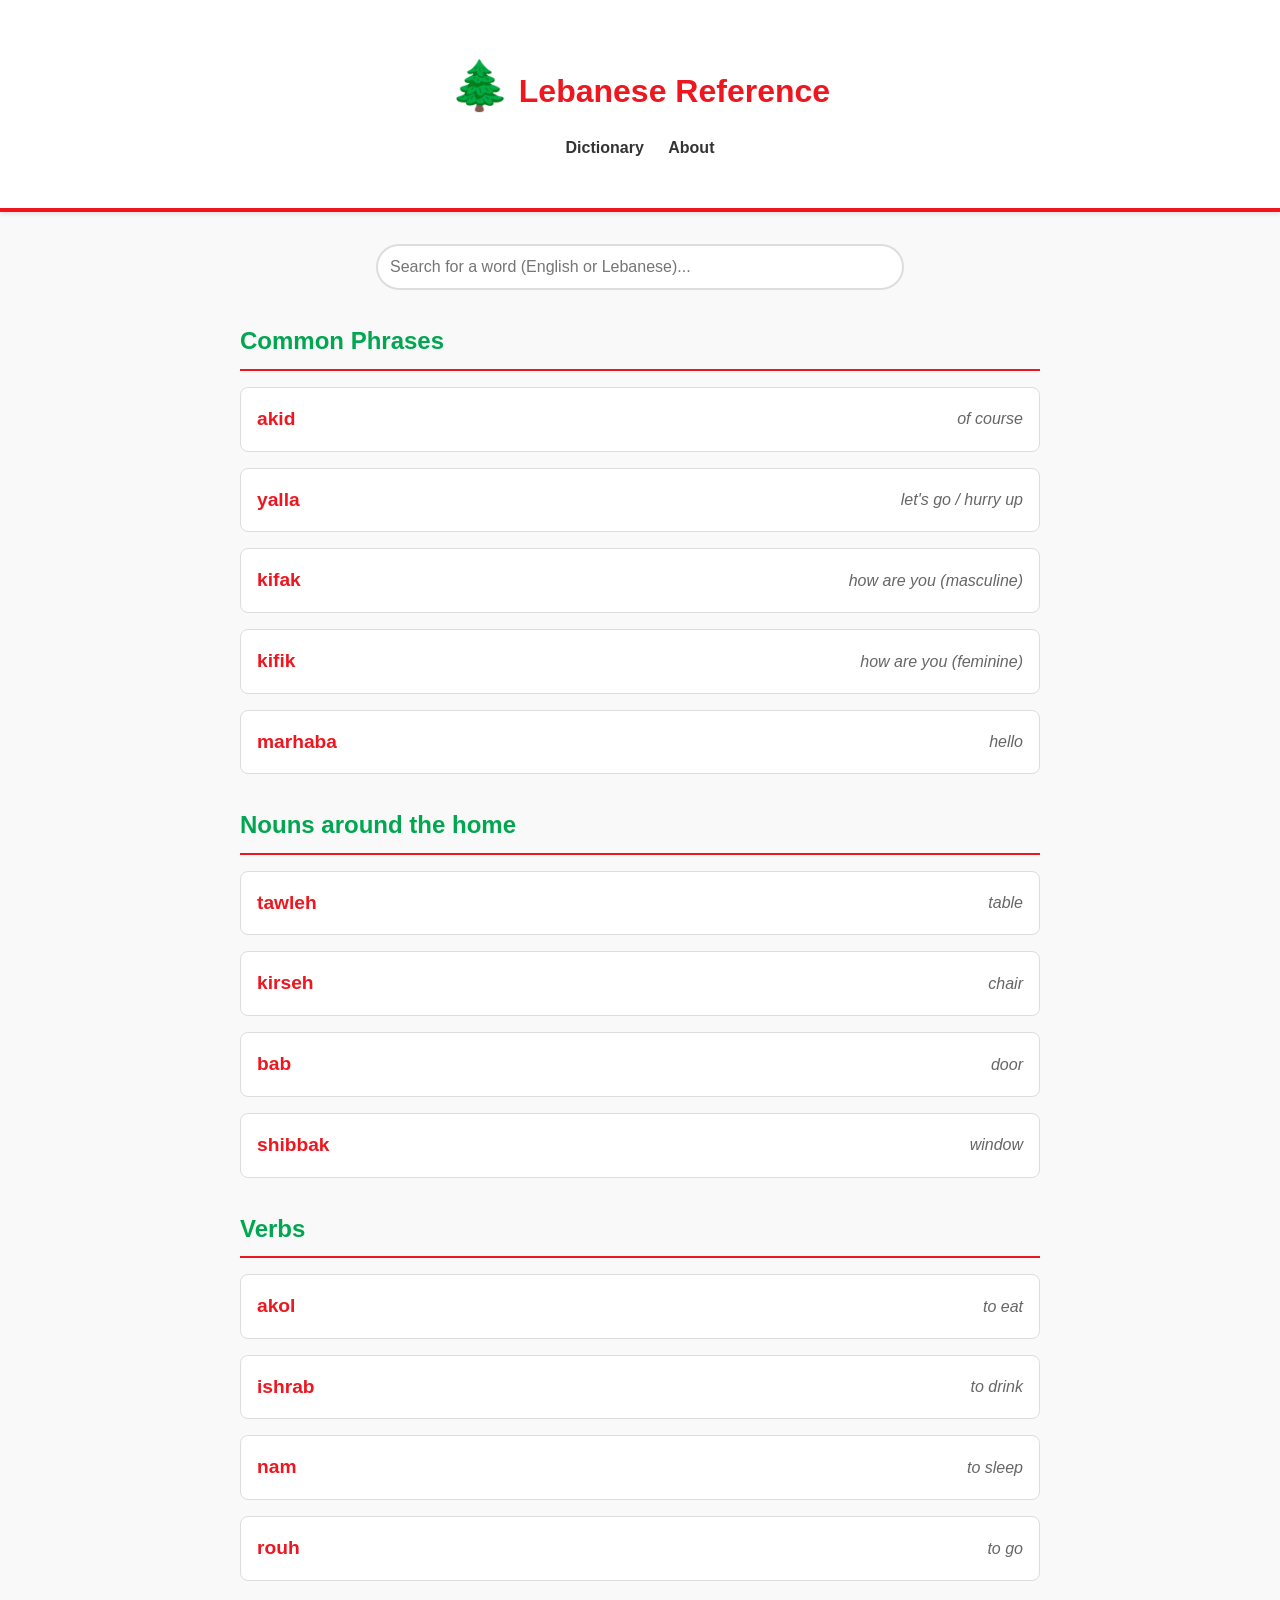
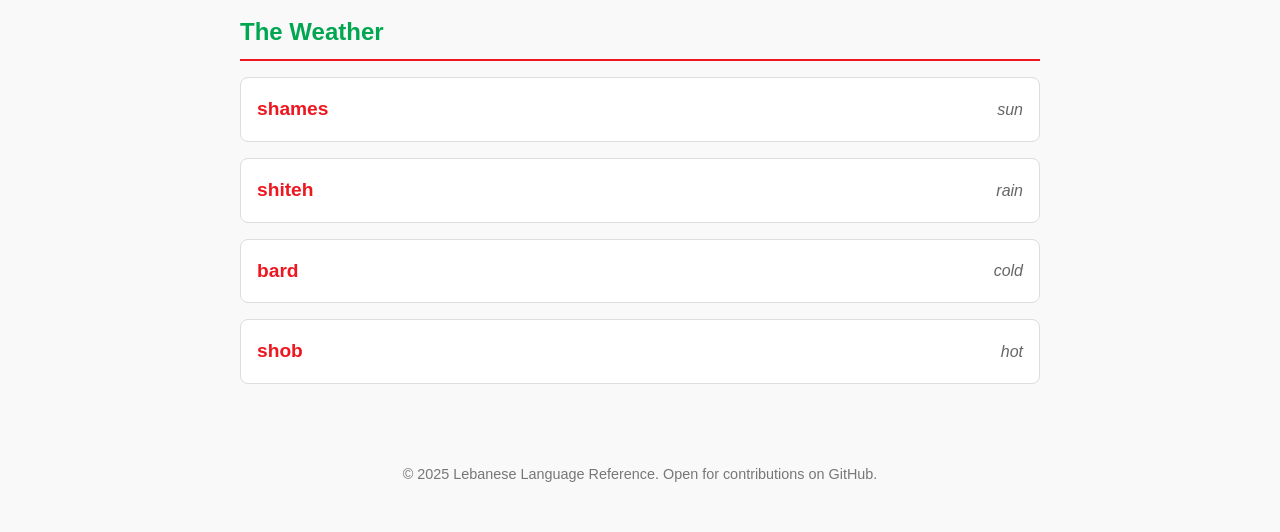
==== index.html @ 99d86787 "1st commit" ====
<!DOCTYPE html>
<html lang="en">
<head>
    <meta charset="UTF-8">
    <meta name="viewport" content="width=device-width, initial-scale=1.0">
    <title>Lebanese Language Reference</title>
    <link rel="stylesheet" href="style.css">
</head>
<body>
    <header>
        <div class="container">
            <h1><span class="cedar">🌲</span> Lebanese Reference</h1>
            <nav>
                <a href="index.html">Dictionary</a>
                <a href="about.html">About</a>
            </nav>
        </div>
    </header>

    <main class="container">
        <div class="search-container">
            <input type="text" id="search-input" placeholder="Search for a word (English or Lebanese)...">
        </div>

        <div id="content">
            <!-- Content will be loaded here by script.js -->
            <p style="text-align: center;">Loading dictionary...</p>
        </div>
    </main>

    <footer>
        <p>&copy; 2025 Lebanese Language Reference. Open for contributions on GitHub.</p>
    </footer>

    <script src="script.js"></script>
</body>
</html>
---- style.css ----
:root {
    --lebanese-red: #EE161F;
    --lebanese-green: #00A650;
    --bg-color: #f9f9f9;
    --text-color: #333;
    --card-bg: #ffffff;
    --border-color: #ddd;
}

body {
    font-family: 'Segoe UI', Tahoma, Geneva, Verdana, sans-serif;
    background-color: var(--bg-color);
    color: var(--text-color);
    margin: 0;
    padding: 0;
    line-height: 1.6;
}

header {
    background-color: #fff;
    border-bottom: 4px solid var(--lebanese-red);
    padding: 1rem 0;
    text-align: center;
    box-shadow: 0 2px 4px rgba(0,0,0,0.1);
}

header h1 {
    margin: 0;
    color: var(--lebanese-red);
}

header .cedar {
    color: var(--lebanese-green);
    font-size: 1.5em;
}

nav {
    margin-top: 10px;
}

nav a {
    color: var(--text-color);
    text-decoration: none;
    margin: 0 10px;
    font-weight: bold;
}

nav a:hover {
    color: var(--lebanese-green);
}

.container {
    max-width: 800px;
    margin: 2rem auto;
    padding: 0 1rem;
}

.search-container {
    margin-bottom: 2rem;
    text-align: center;
}

#search-input {
    width: 100%;
    max-width: 500px;
    padding: 12px;
    font-size: 16px;
    border: 2px solid var(--border-color);
    border-radius: 25px;
    outline: none;
    transition: border-color 0.3s;
}

#search-input:focus {
    border-color: var(--lebanese-green);
}

.category-section {
    margin-bottom: 2rem;
}

.category-title {
    color: var(--lebanese-green);
    border-bottom: 2px solid var(--lebanese-red);
    padding-bottom: 0.5rem;
    margin-bottom: 1rem;
}

.word-card {
    background-color: var(--card-bg);
    border: 1px solid var(--border-color);
    border-radius: 8px;
    padding: 1rem;
    margin-bottom: 1rem;
    display: flex;
    justify-content: space-between;
    align-items: center;
    transition: transform 0.2s, box-shadow 0.2s;
}

.word-card:hover {
    transform: translateY(-2px);
    box-shadow: 0 4px 8px rgba(0,0,0,0.1);
    border-left: 4px solid var(--lebanese-red);
}

.lebanese-word {
    font-size: 1.2em;
    font-weight: bold;
    color: var(--lebanese-red);
}

.english-word {
    color: #666;
    font-style: italic;
}

.about-content {
    background: white;
    padding: 2rem;
    border-radius: 8px;
    box-shadow: 0 2px 4px rgba(0,0,0,0.1);
}

.profile-pic {
    width: 150px;
    height: 150px;
    border-radius: 50%;
    object-fit: cover;
    border: 4px solid var(--lebanese-green);
    margin-bottom: 1rem;
}

footer {
    text-align: center;
    padding: 2rem 0;
    color: #777;
    font-size: 0.9em;
}

/* Responsive adjustments */
@media (max-width: 600px) {
    .word-card {
        flex-direction: column;
        align-items: flex-start;
    }
    
    .english-word {
        margin-top: 0.25rem;
    }
}
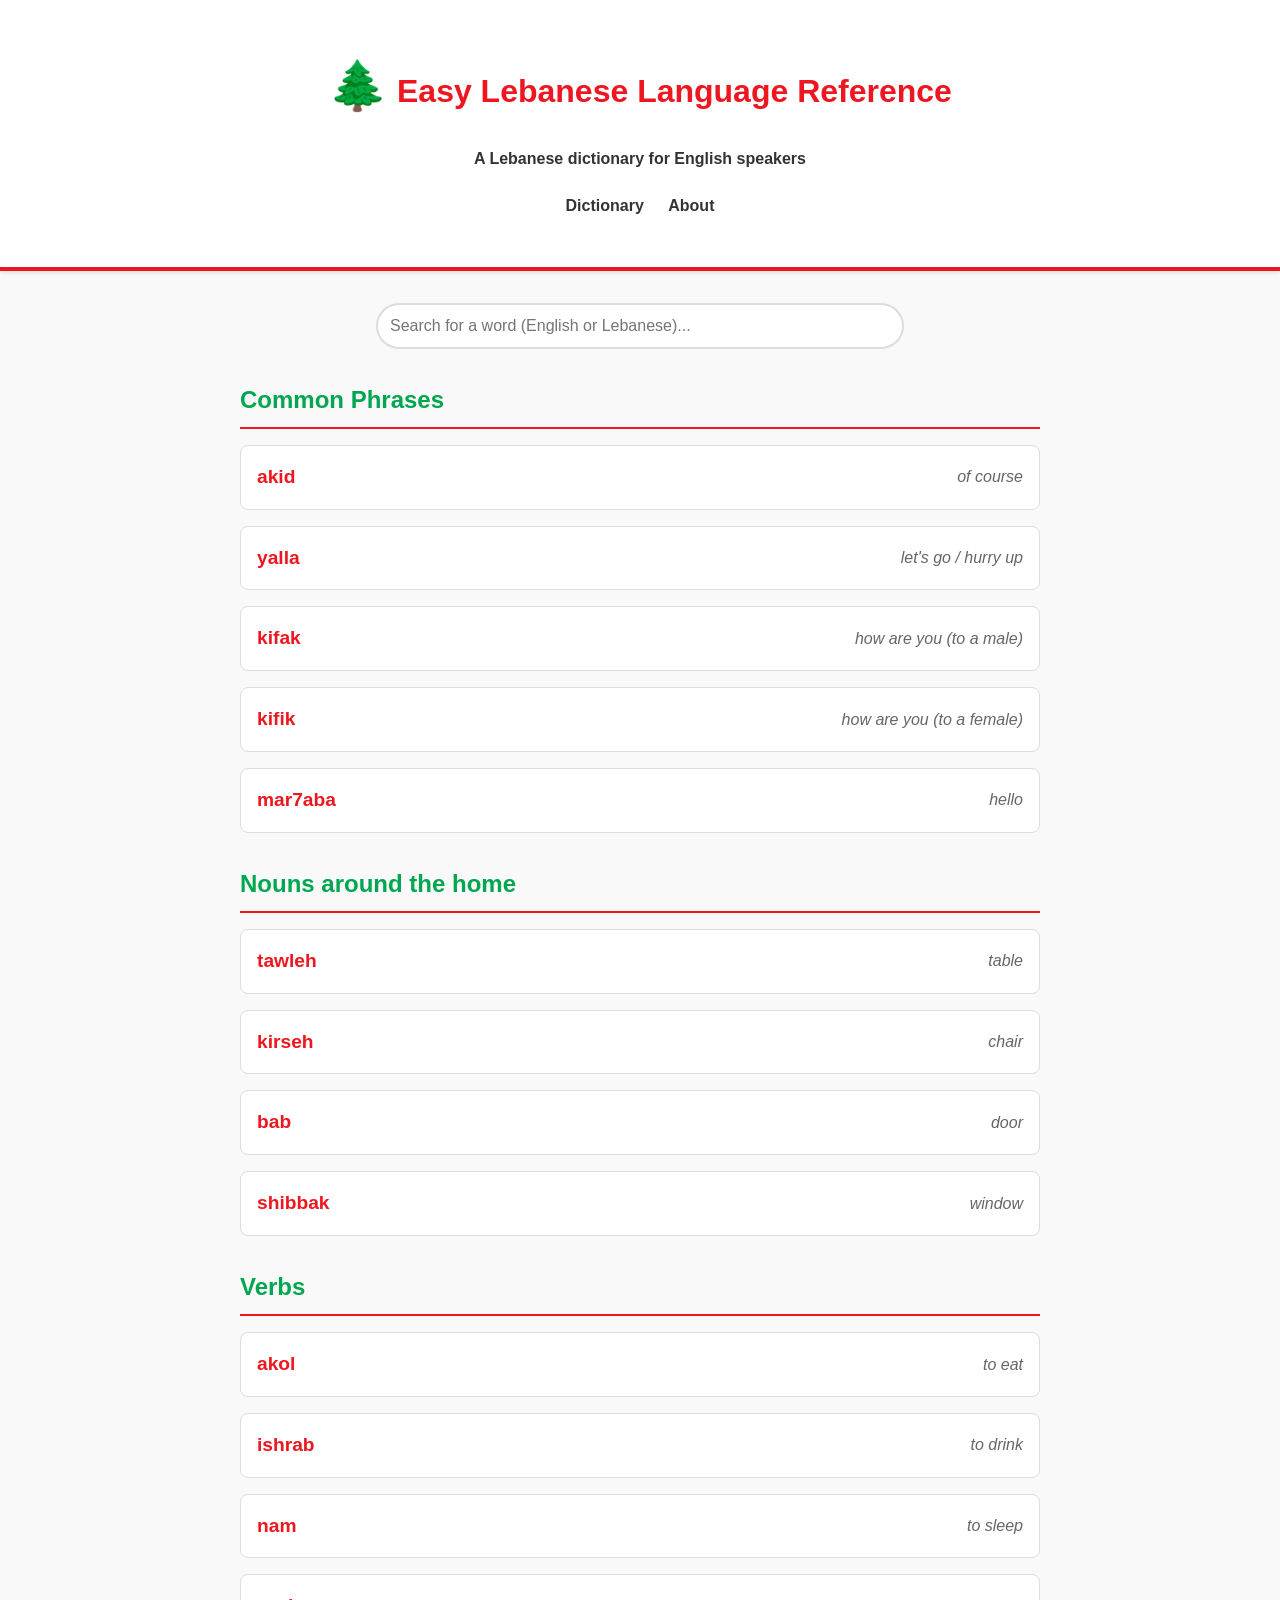
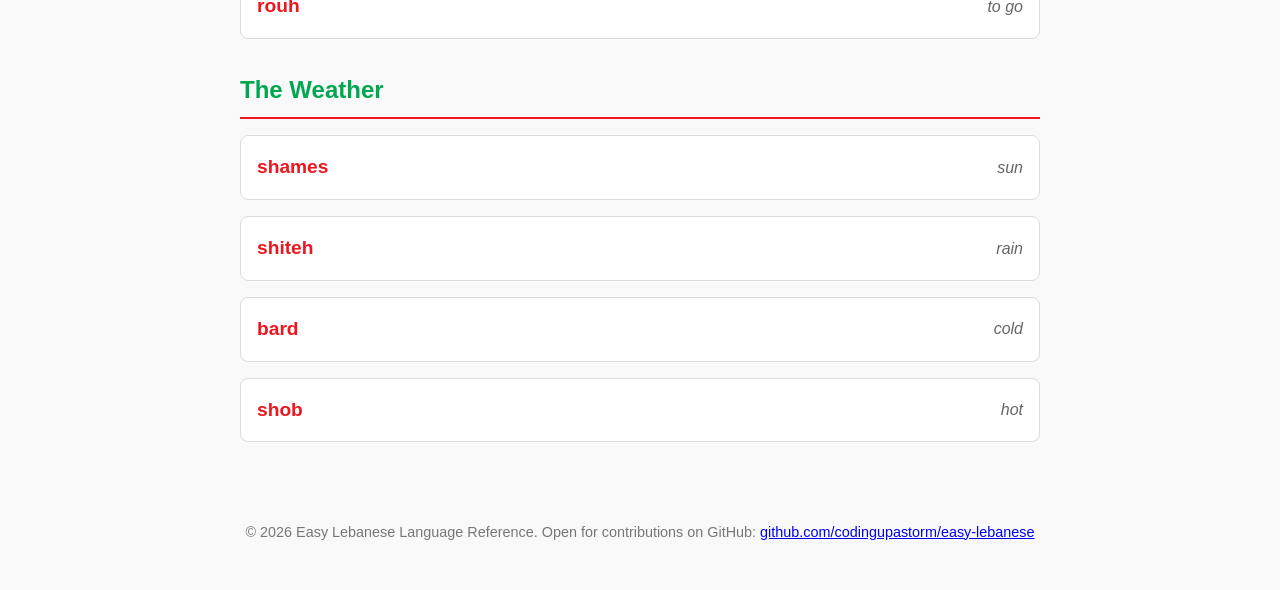
==== commit 0a914816: "Slightly more there" ====
--- a/index.html
+++ b/index.html
@@ -3,13 +3,14 @@
 <head>
     <meta charset="UTF-8">
     <meta name="viewport" content="width=device-width, initial-scale=1.0">
-    <title>Lebanese Language Reference</title>
+    <title>Easy Lebanese Language Reference</title>
     <link rel="stylesheet" href="style.css">
 </head>
 <body>
     <header>
         <div class="container">
-            <h1><span class="cedar">🌲</span> Lebanese Reference</h1>
+            <h1><span class="cedar">🌲</span> Easy Lebanese Language Reference</h1>
+            <h4>A Lebanese dictionary for English speakers</h4>
             <nav>
                 <a href="index.html">Dictionary</a>
                 <a href="about.html">About</a>
@@ -29,7 +30,7 @@
     </main>
 
     <footer>
-        <p>&copy; 2025 Lebanese Language Reference. Open for contributions on GitHub.</p>
+        <p>&copy; 2026 Easy Lebanese Language Reference. Open for contributions on GitHub: <a href="https://github.com/codingupastorm/easy-lebanese">github.com/codingupastorm/easy-lebanese</a></p>
     </footer>
 
     <script src="script.js"></script>
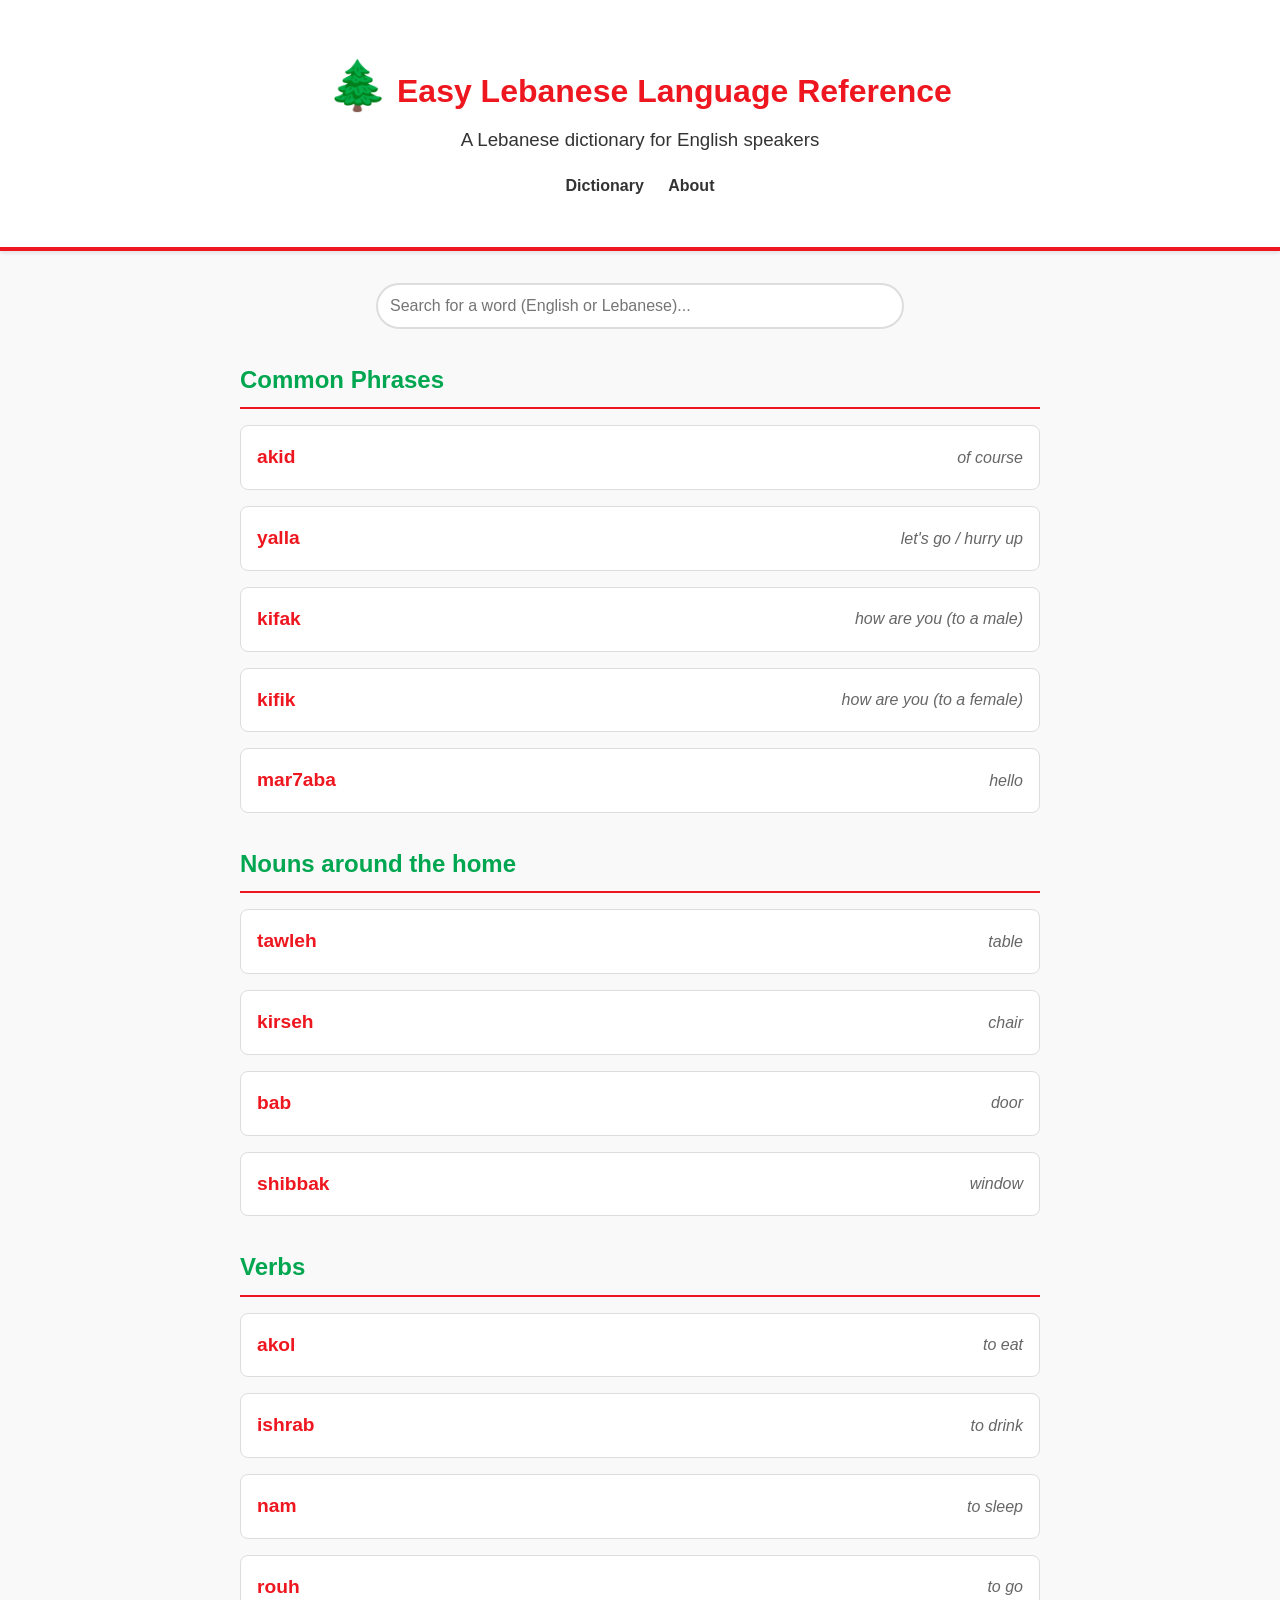
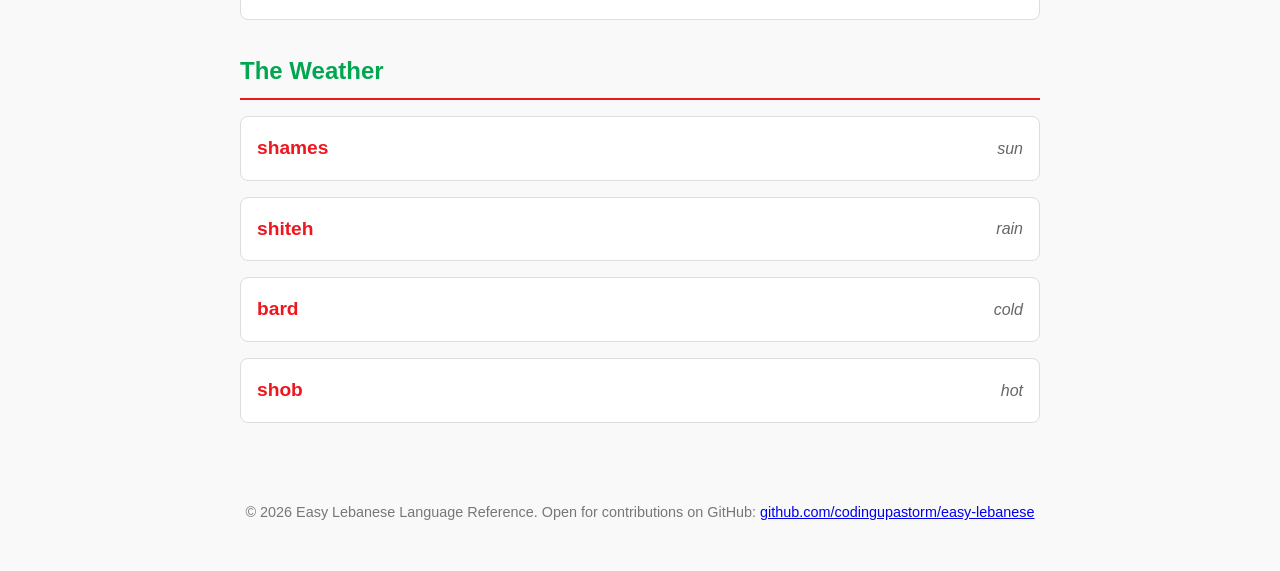
==== commit d1c0b4d3: "New content" ====
--- a/index.html
+++ b/index.html
@@ -10,7 +10,7 @@
     <header>
         <div class="container">
             <h1><span class="cedar">🌲</span> Easy Lebanese Language Reference</h1>
-            <h4>A Lebanese dictionary for English speakers</h4>
+            <h3 style="font-weight: normal; margin-top: 0;">A Lebanese dictionary for English speakers</h2>
             <nav>
                 <a href="index.html">Dictionary</a>
                 <a href="about.html">About</a>
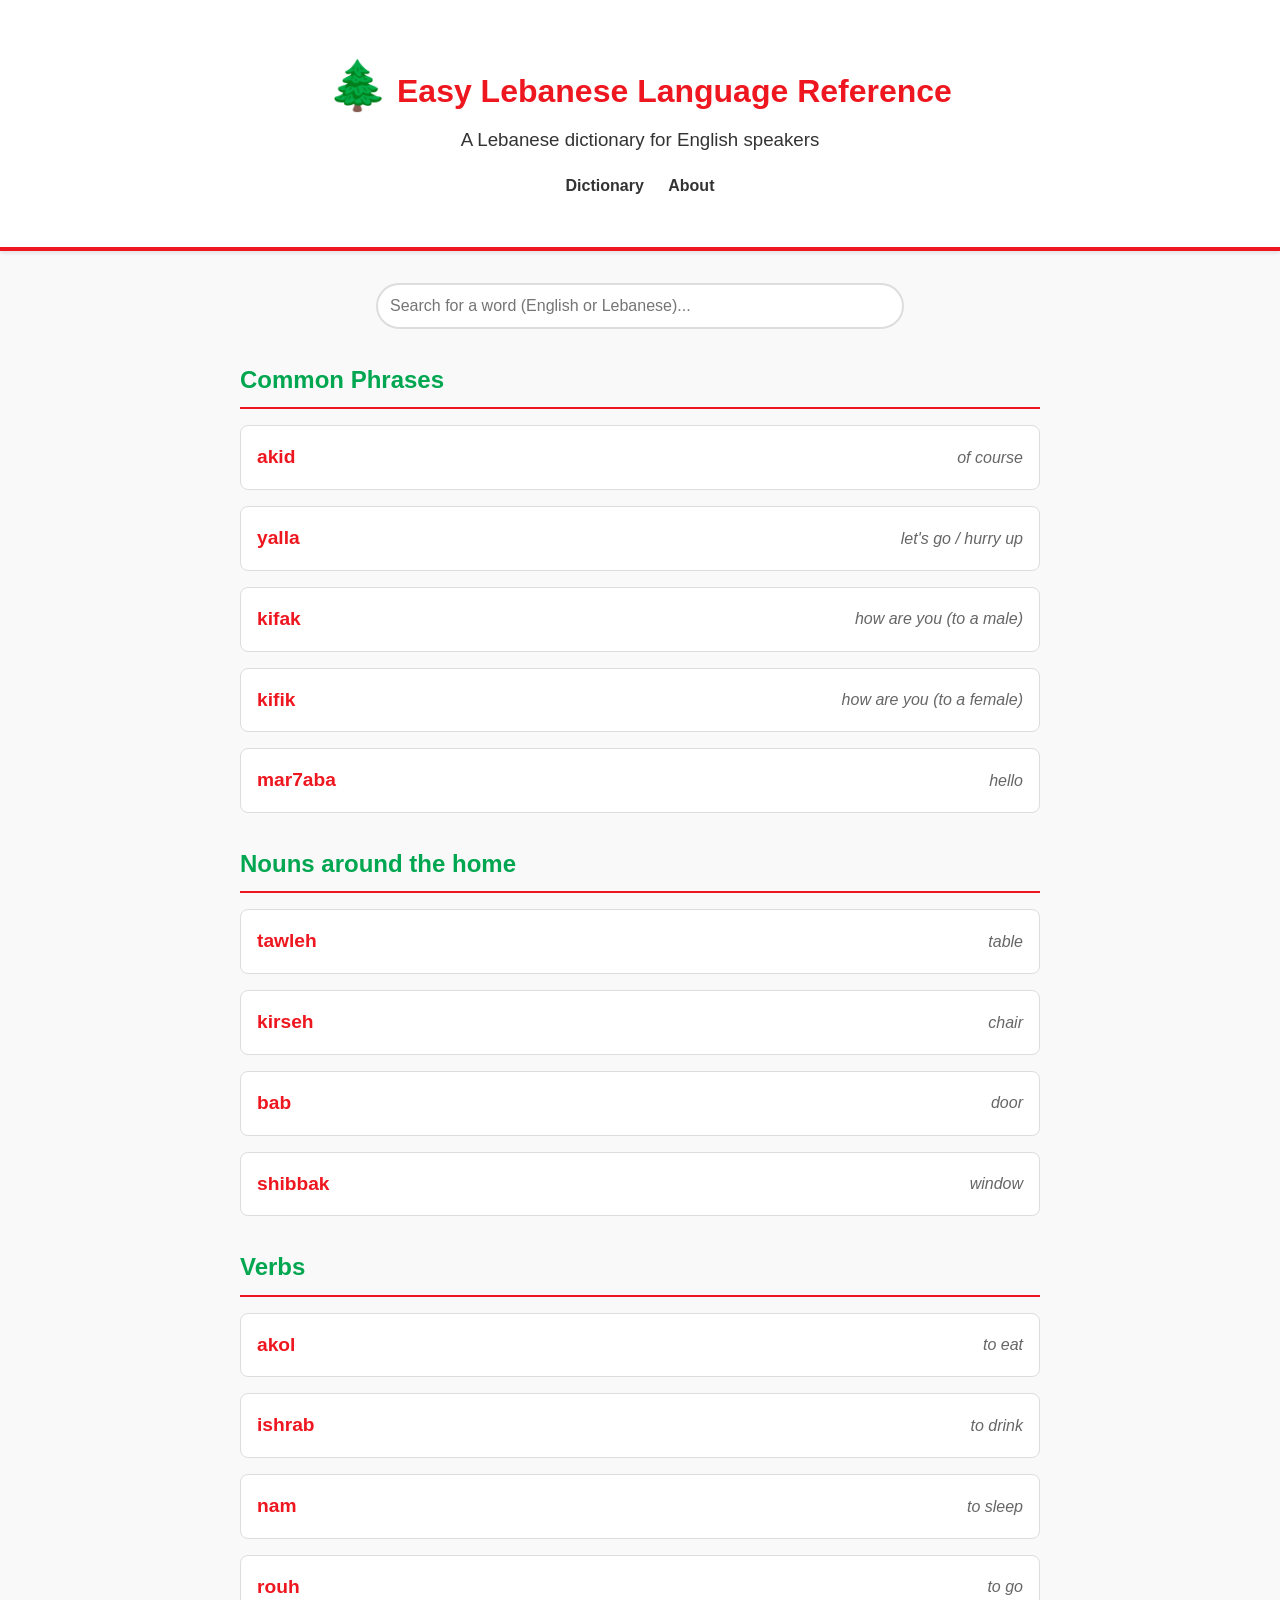
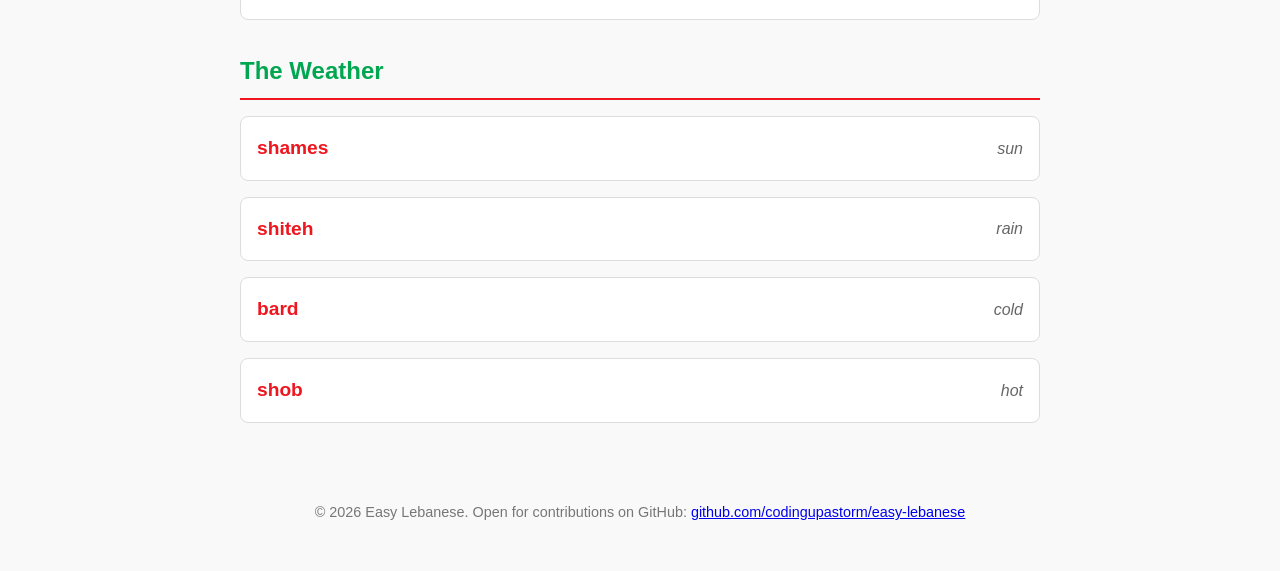
==== commit 8d29c1f6: "change to footer" ====
--- a/index.html
+++ b/index.html
@@ -30,7 +30,7 @@
     </main>
 
     <footer>
-        <p>&copy; 2026 Easy Lebanese Language Reference. Open for contributions on GitHub: <a href="https://github.com/codingupastorm/easy-lebanese">github.com/codingupastorm/easy-lebanese</a></p>
+        <p>&copy; 2026 Easy Lebanese. Open for contributions on GitHub: <a href="https://github.com/codingupastorm/easy-lebanese">github.com/codingupastorm/easy-lebanese</a></p>
     </footer>
 
     <script src="script.js"></script>
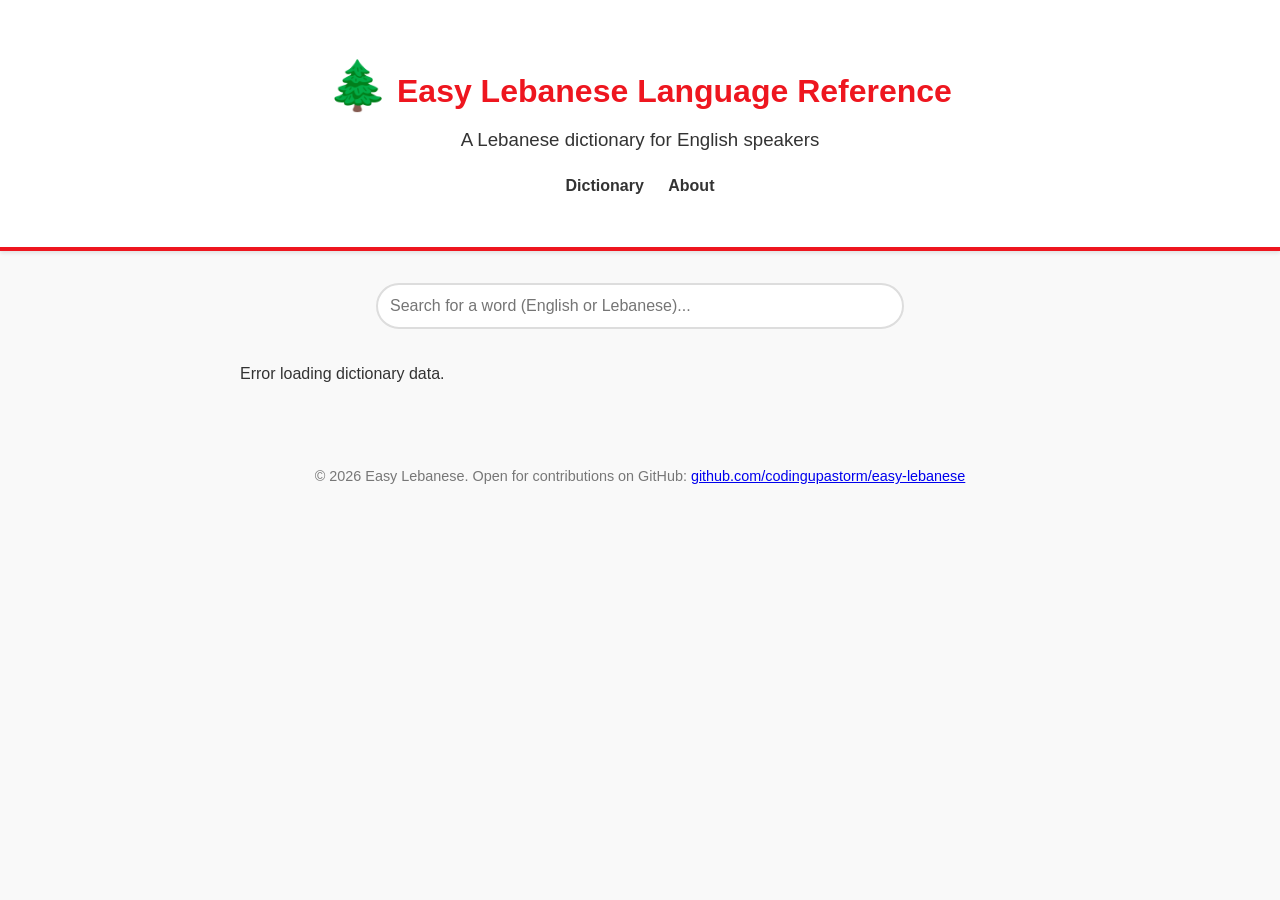
==== commit 4b94ee40: "Add Google Analytics and some words" ====
--- a/index.html
+++ b/index.html
@@ -1,6 +1,14 @@
 <!DOCTYPE html>
 <html lang="en">
 <head>
+    <script async src="https://www.googletagmanager.com/gtag/js?id=G-1S2X0VNM2P"></script>
+    <script>
+    window.dataLayer = window.dataLayer || [];
+    function gtag(){dataLayer.push(arguments);}
+    gtag('js', new Date());
+
+    gtag('config', 'G-1S2X0VNM2P');
+    </script>
     <meta charset="UTF-8">
     <meta name="viewport" content="width=device-width, initial-scale=1.0">
     <title>Easy Lebanese Language Reference</title>
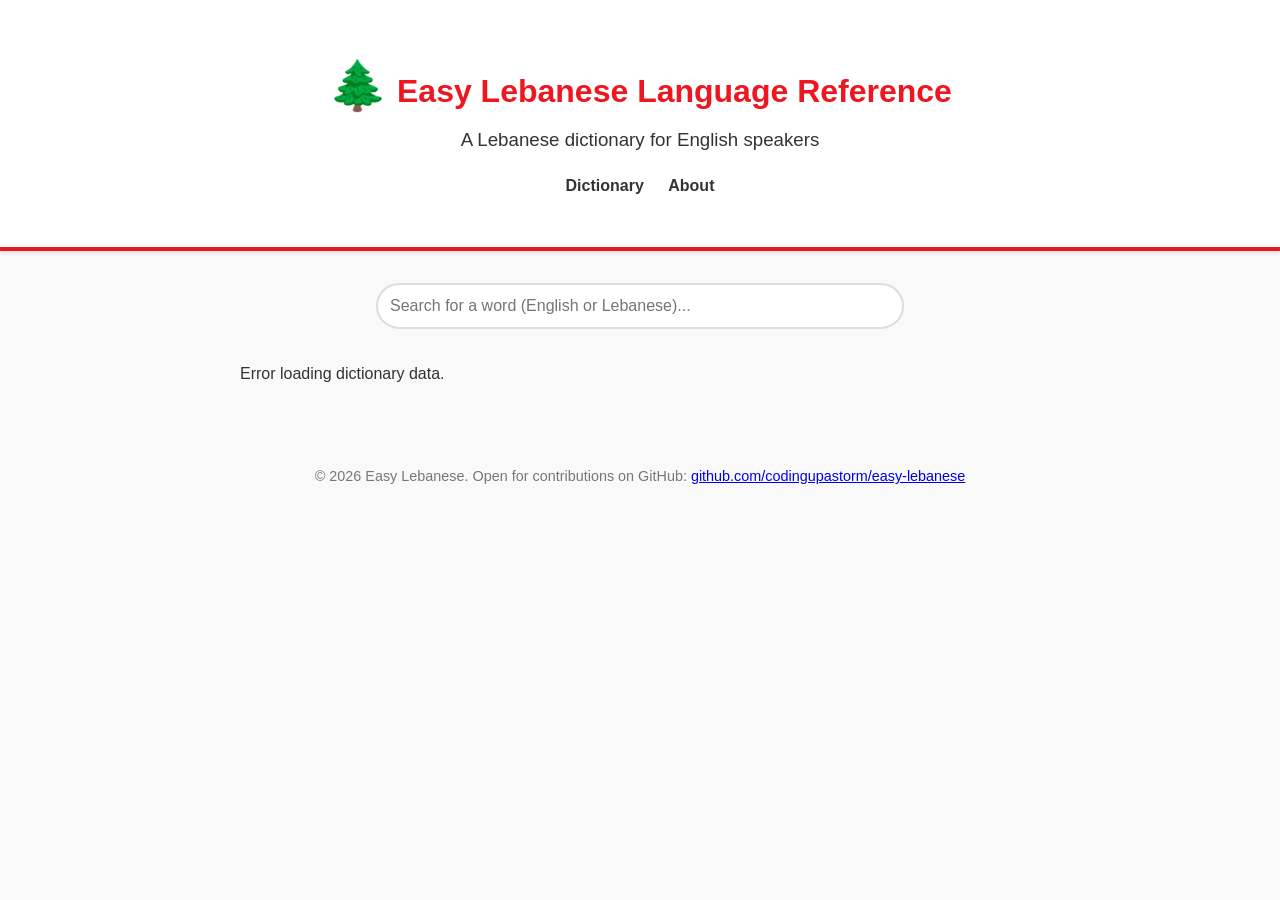
==== commit b495c96f: "Favicon" ====
--- a/index.html
+++ b/index.html
@@ -12,6 +12,7 @@
     <meta charset="UTF-8">
     <meta name="viewport" content="width=device-width, initial-scale=1.0">
     <title>Easy Lebanese Language Reference</title>
+    <link rel="icon" type="image/svg+xml" href="favicon.svg">
     <link rel="stylesheet" href="style.css">
 </head>
 <body>
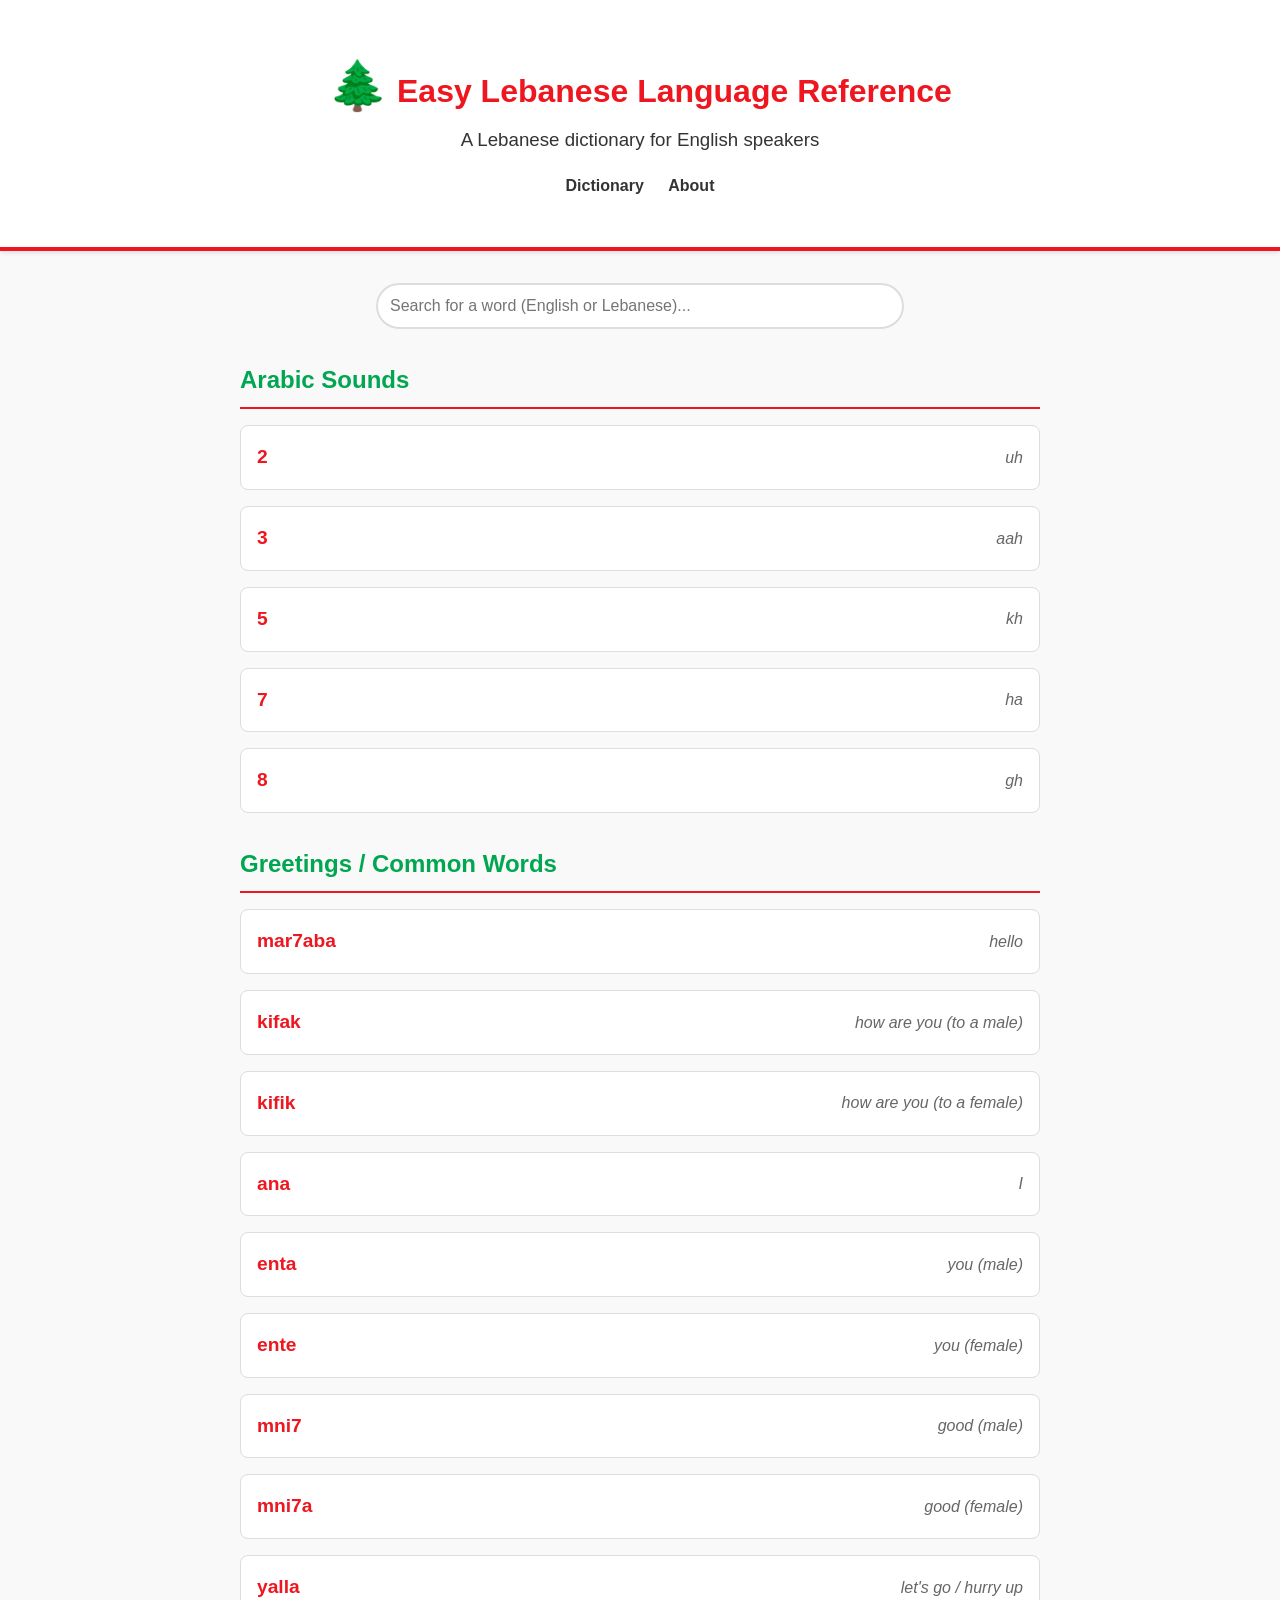
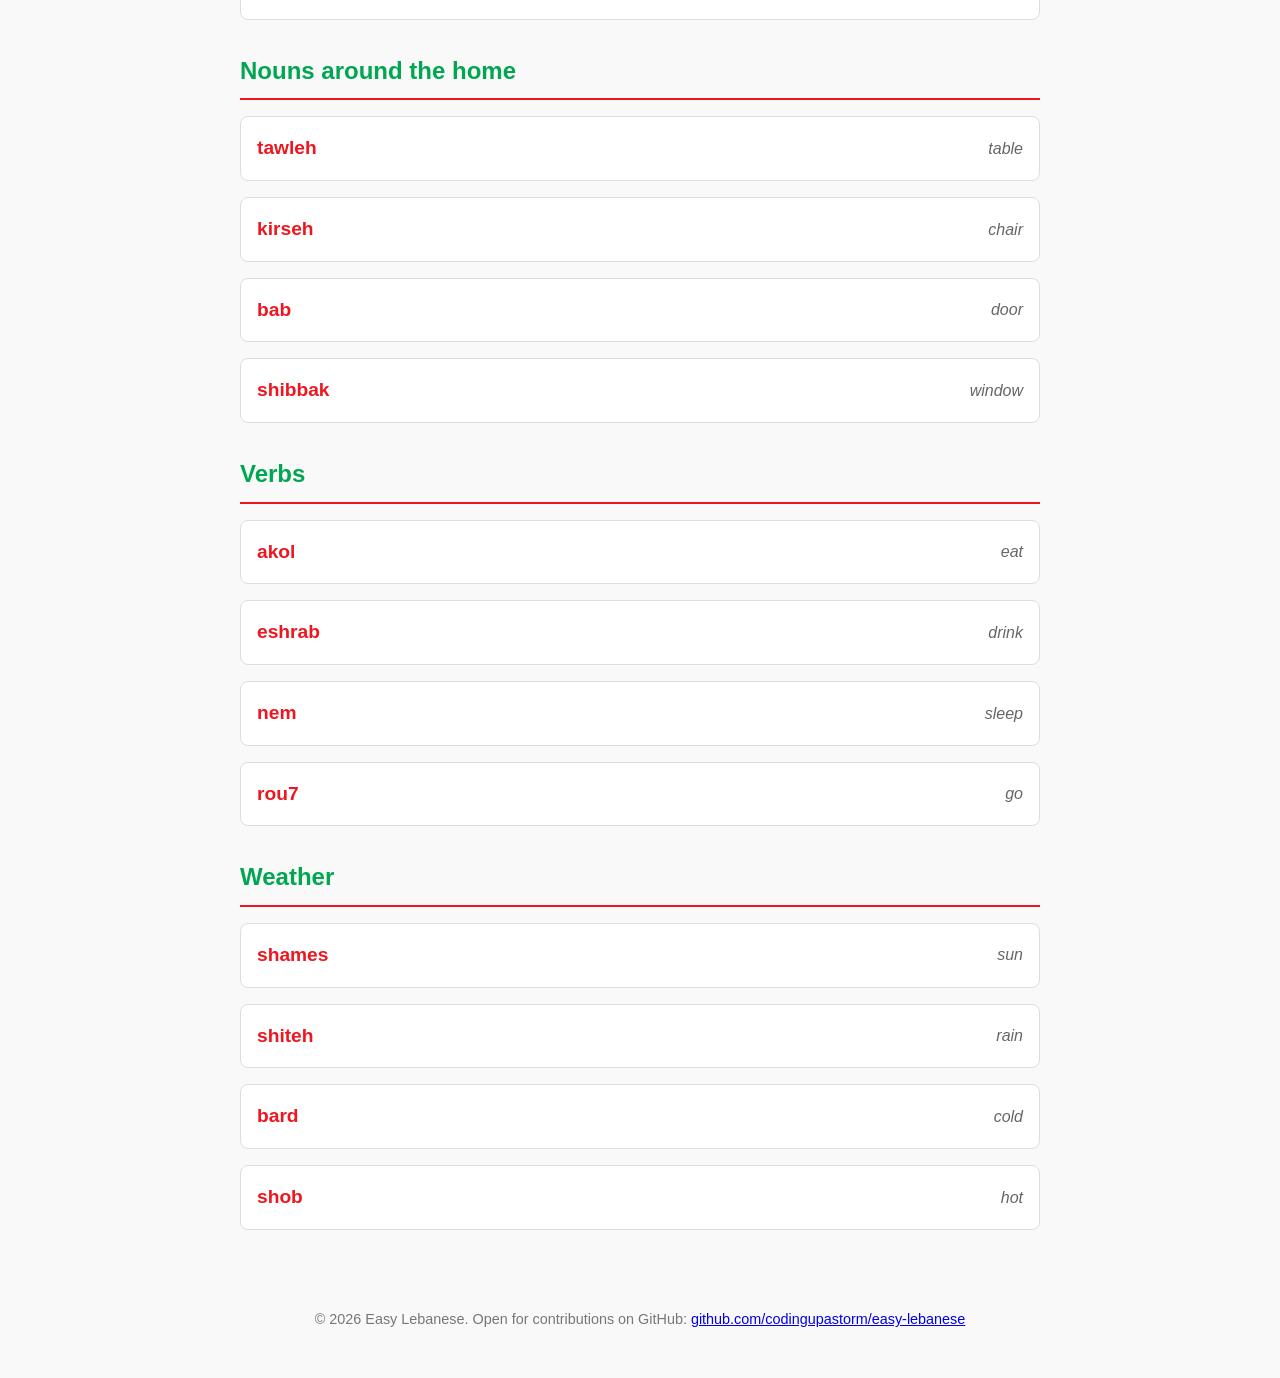
==== commit 51efd239: "SEO basics" ====
--- a/index.html
+++ b/index.html
@@ -11,6 +11,22 @@
     </script>
     <meta charset="UTF-8">
     <meta name="viewport" content="width=device-width, initial-scale=1.0">
+    <meta name="description" content="A simple and easy-to-use reference for learning Lebanese Arabic words and phrases.">
+    <meta name="keywords" content="Lebanese Arabic, Learn Lebanese, Arabic Dictionary, Lebanon Language, Levantine Arabic">
+    <meta name="author" content="Easy Lebanese">
+
+    <!-- Open Graph / Facebook -->
+    <meta property="og:type" content="website">
+    <meta property="og:title" content="Easy Lebanese Language Reference">
+    <meta property="og:description" content="A simple and easy-to-use reference for learning Lebanese Arabic words and phrases.">
+    <meta property="og:image" content="favicon.svg">
+
+    <!-- Twitter -->
+    <meta property="twitter:card" content="summary">
+    <meta property="twitter:title" content="Easy Lebanese Language Reference">
+    <meta property="twitter:description" content="A simple and easy-to-use reference for learning Lebanese Arabic words and phrases.">
+    <meta property="twitter:image" content="favicon.svg">
+
     <title>Easy Lebanese Language Reference</title>
     <link rel="icon" type="image/svg+xml" href="favicon.svg">
     <link rel="stylesheet" href="style.css">
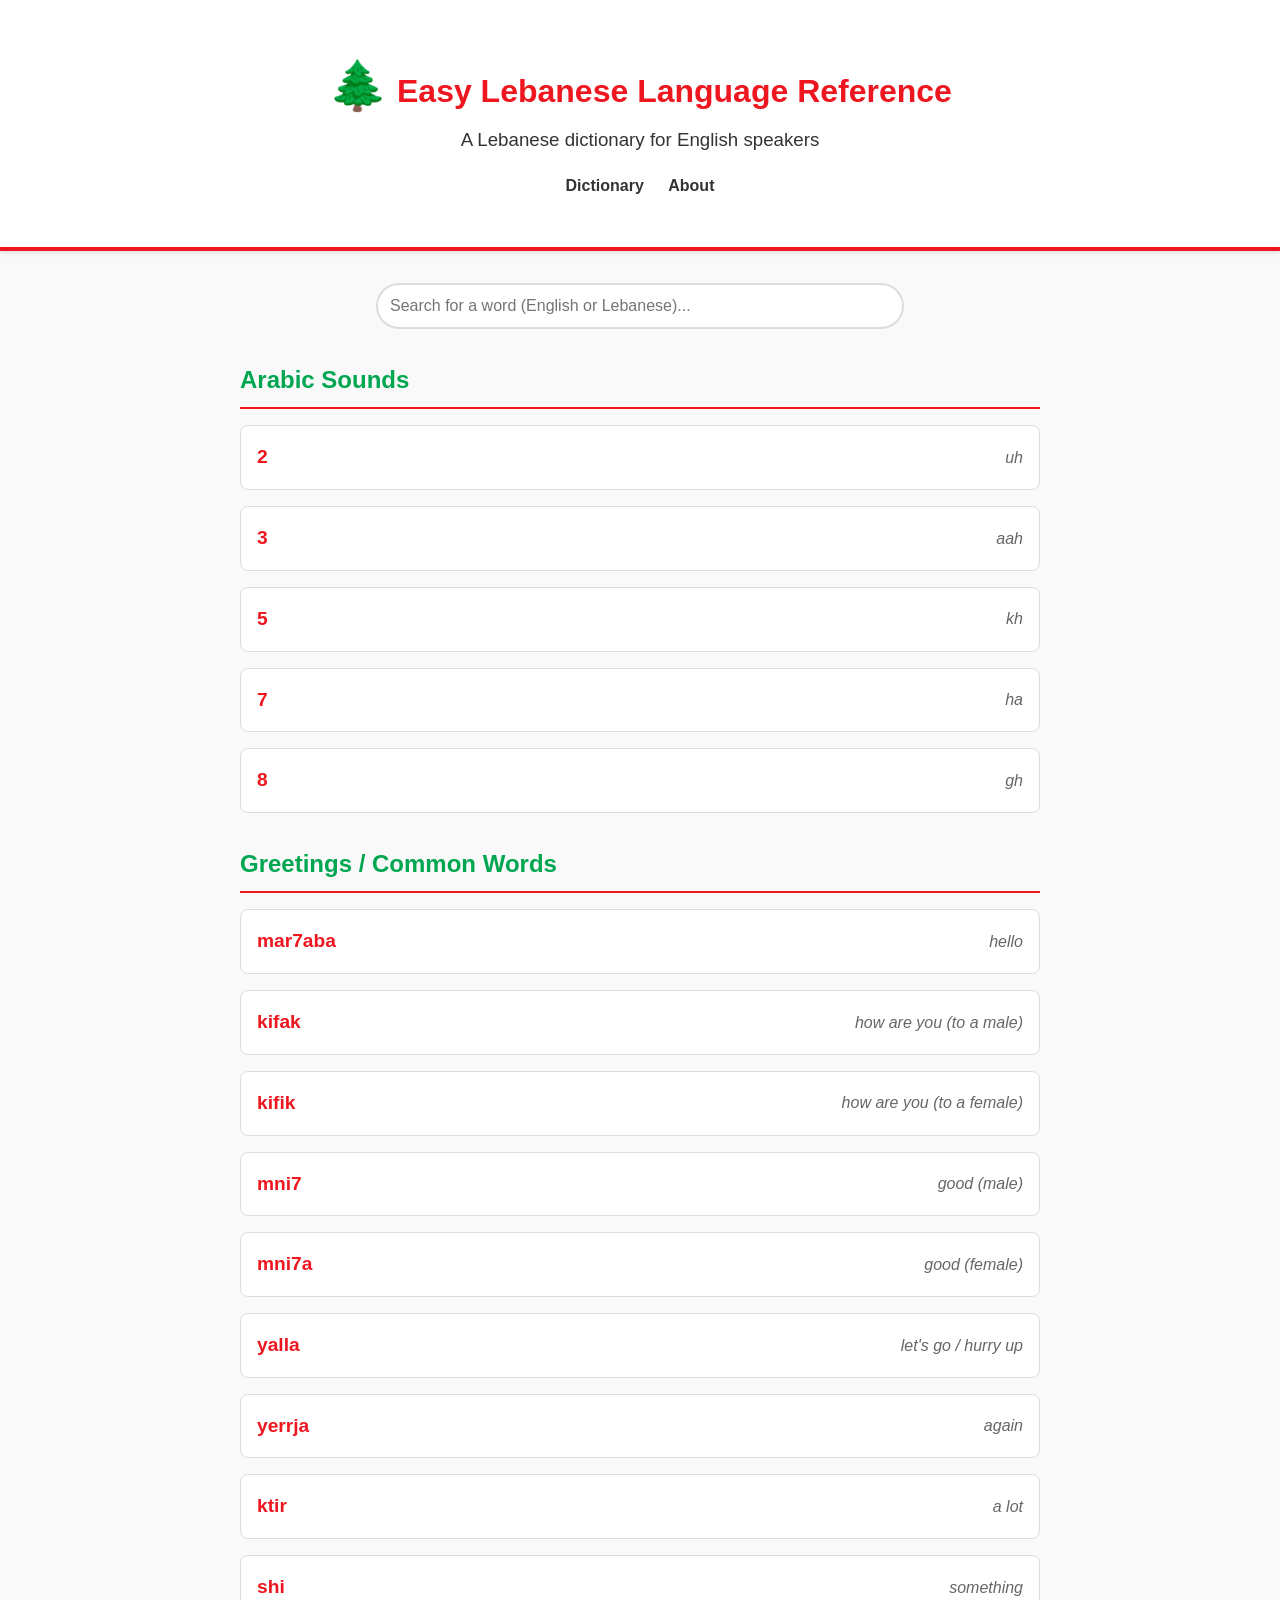
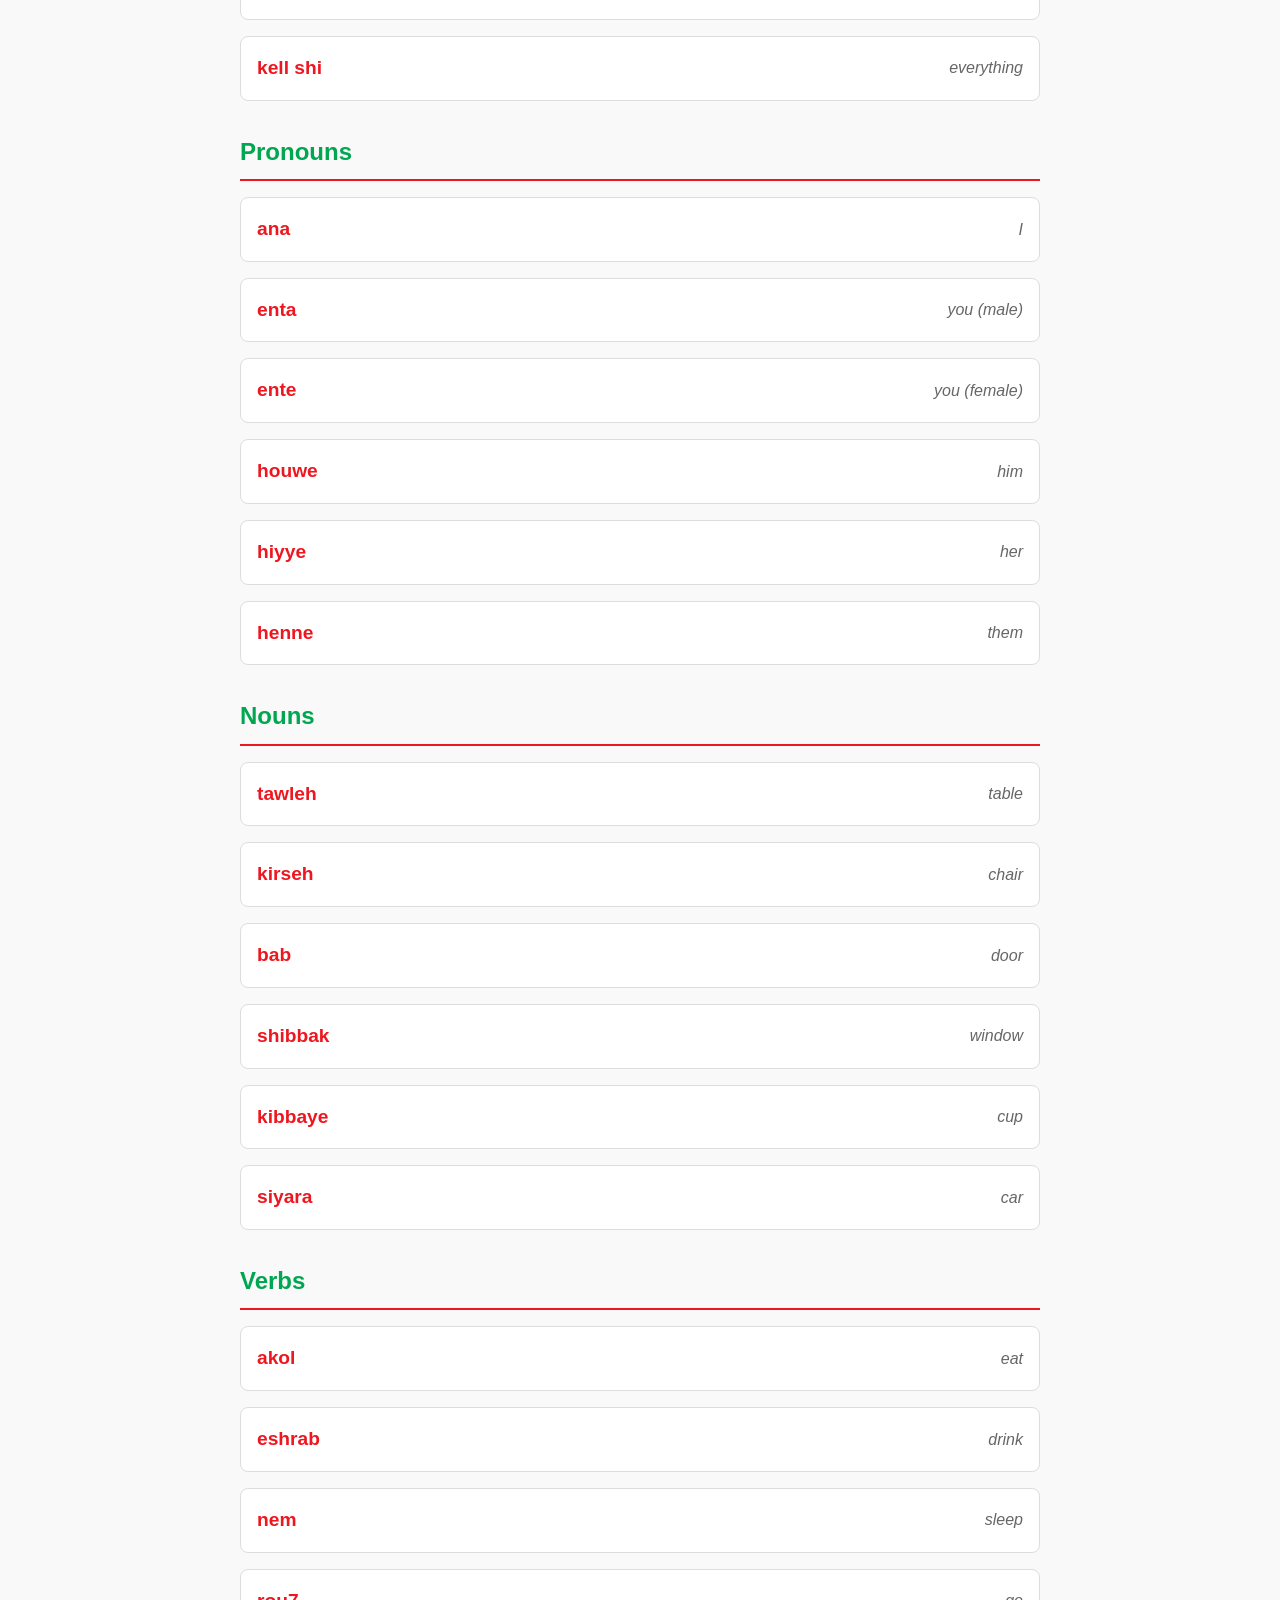
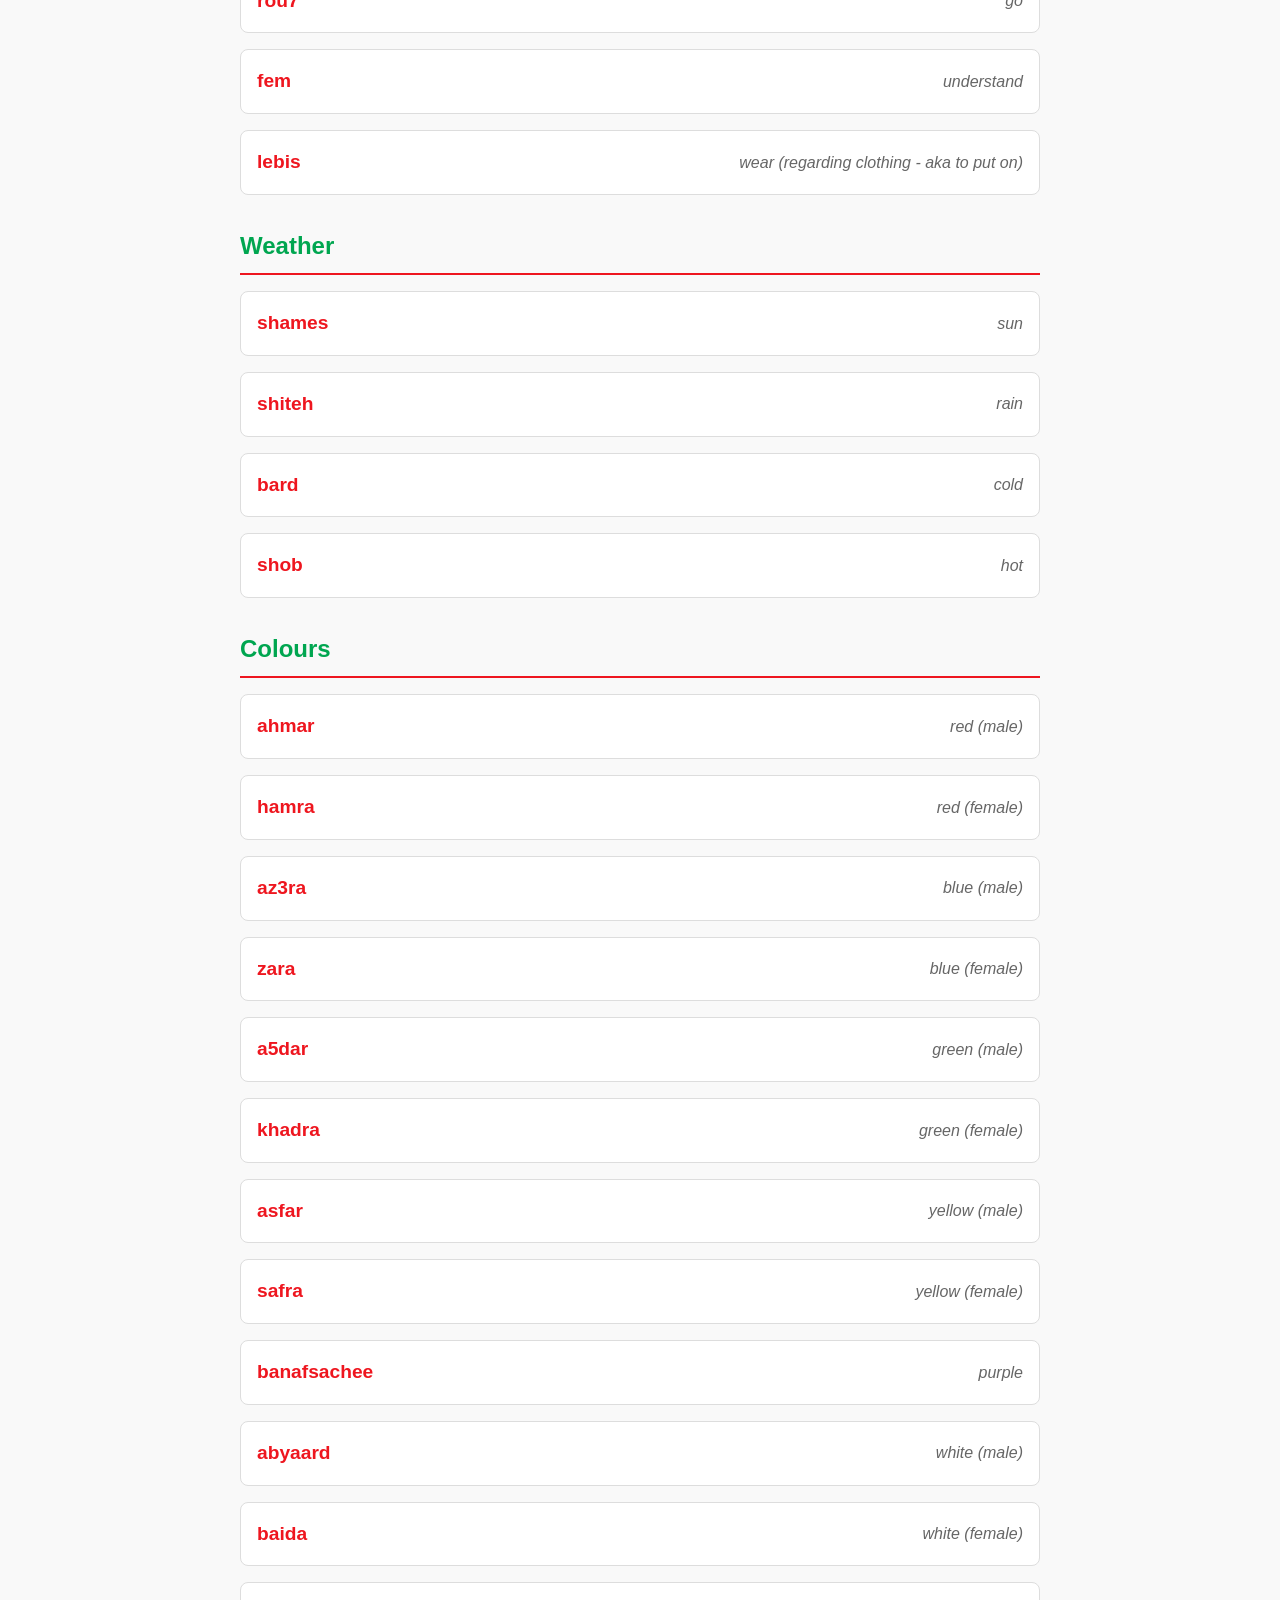
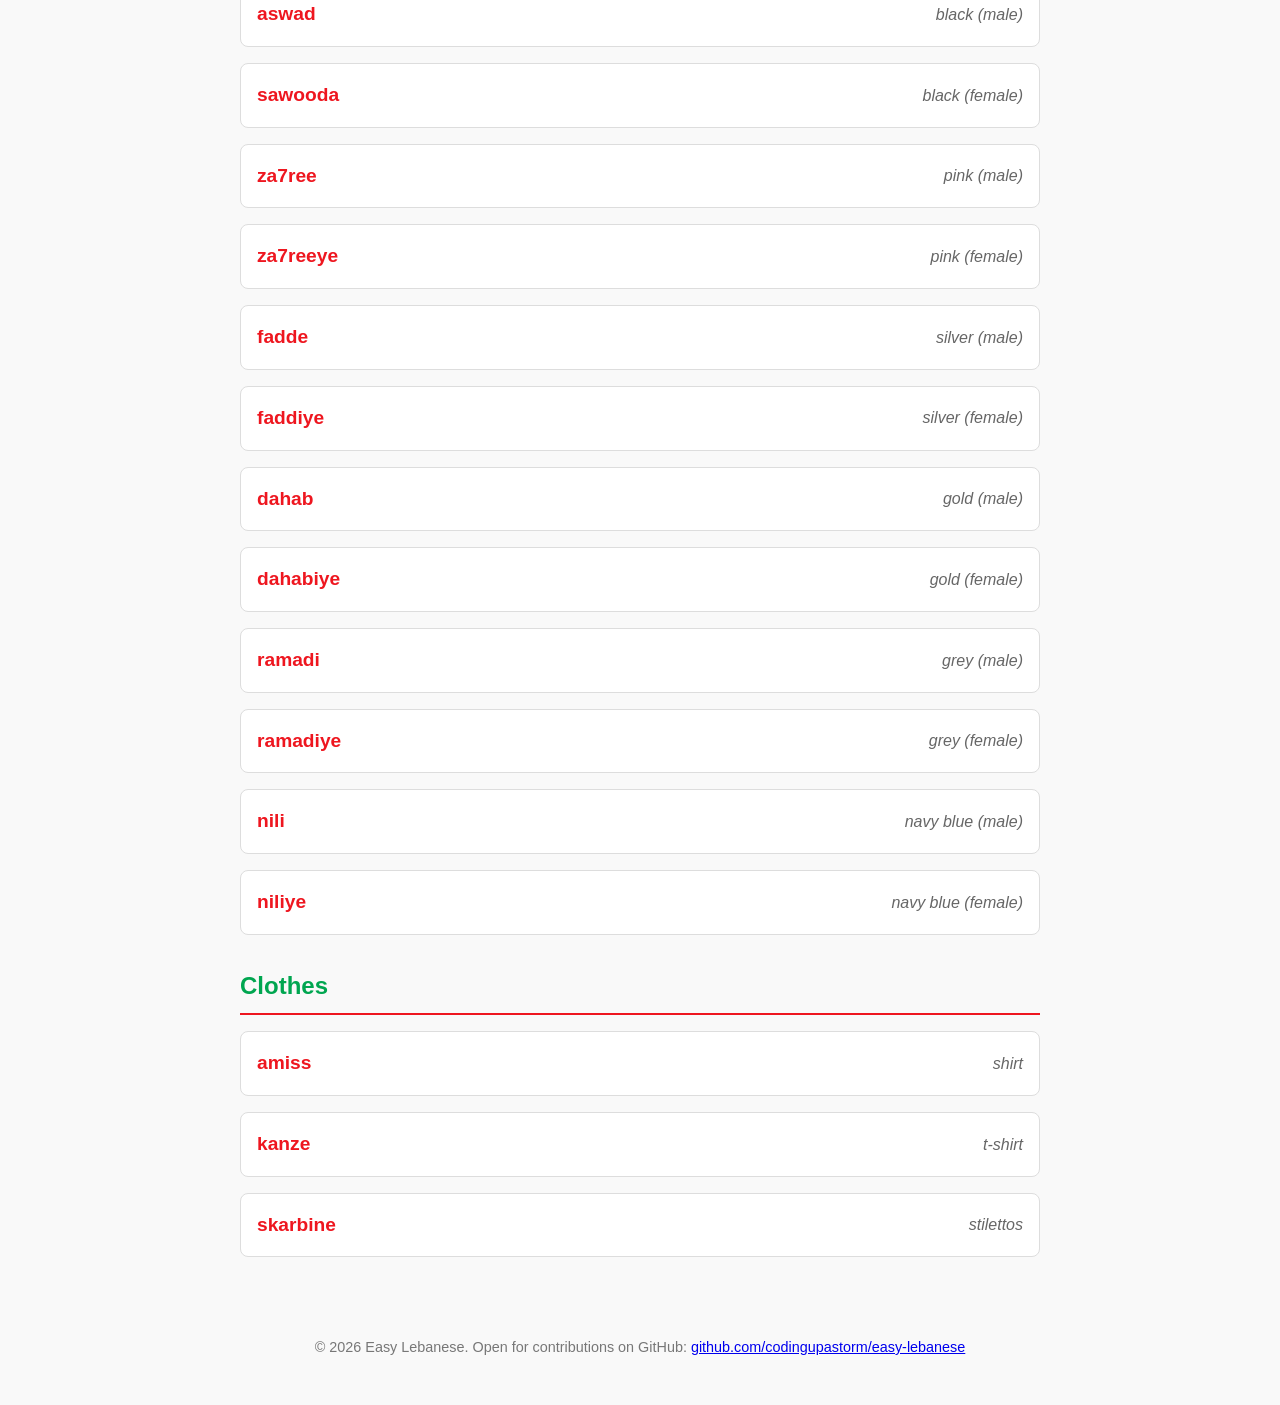
==== commit a39332f5: "Fix broken closing tag, dead GitHub link, and duplicate word entry Co-Authored-By: Claude Sonnet 5 <" ====
--- a/index.html
+++ b/index.html
@@ -35,7 +35,7 @@
     <header>
         <div class="container">
             <h1><span class="cedar">🌲</span> Easy Lebanese Language Reference</h1>
-            <h3 style="font-weight: normal; margin-top: 0;">A Lebanese dictionary for English speakers</h2>
+            <h3 style="font-weight: normal; margin-top: 0;">A Lebanese dictionary for English speakers</h3>
             <nav>
                 <a href="index.html">Dictionary</a>
                 <a href="about.html">About</a>
